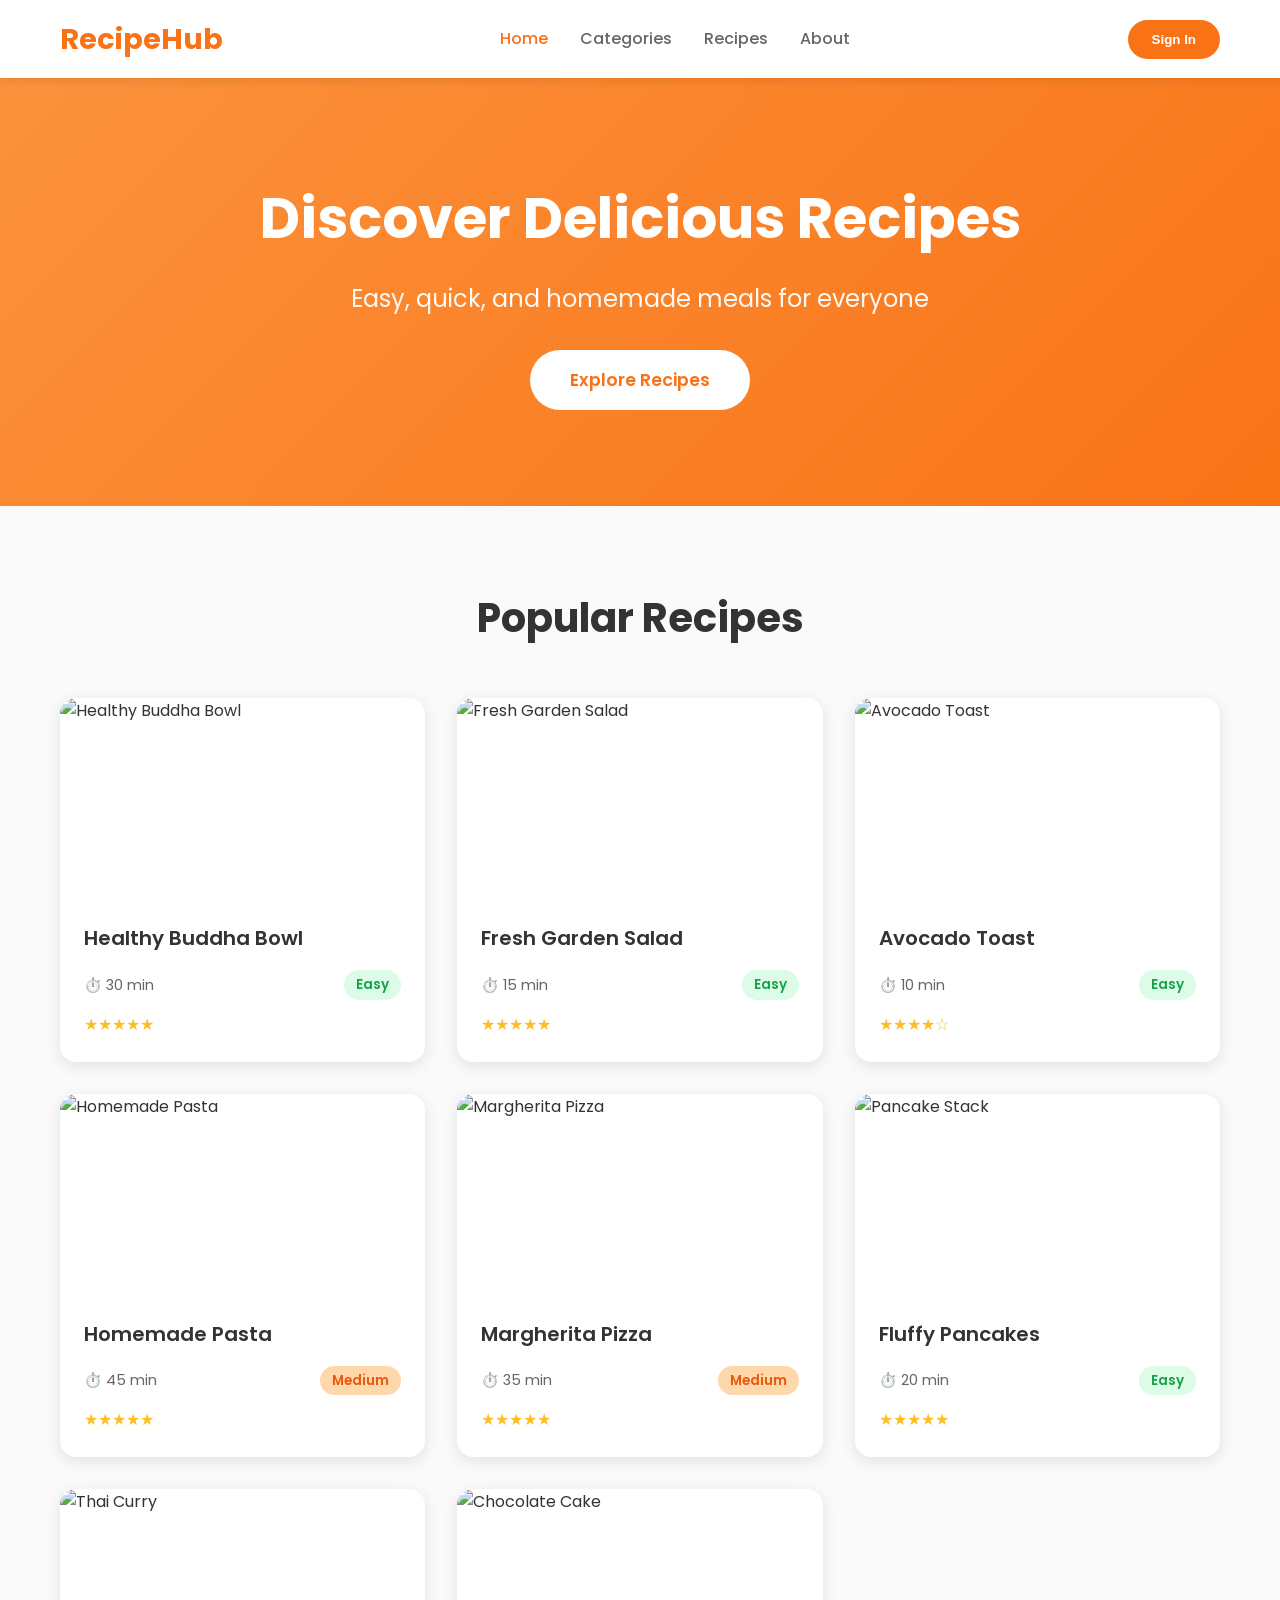
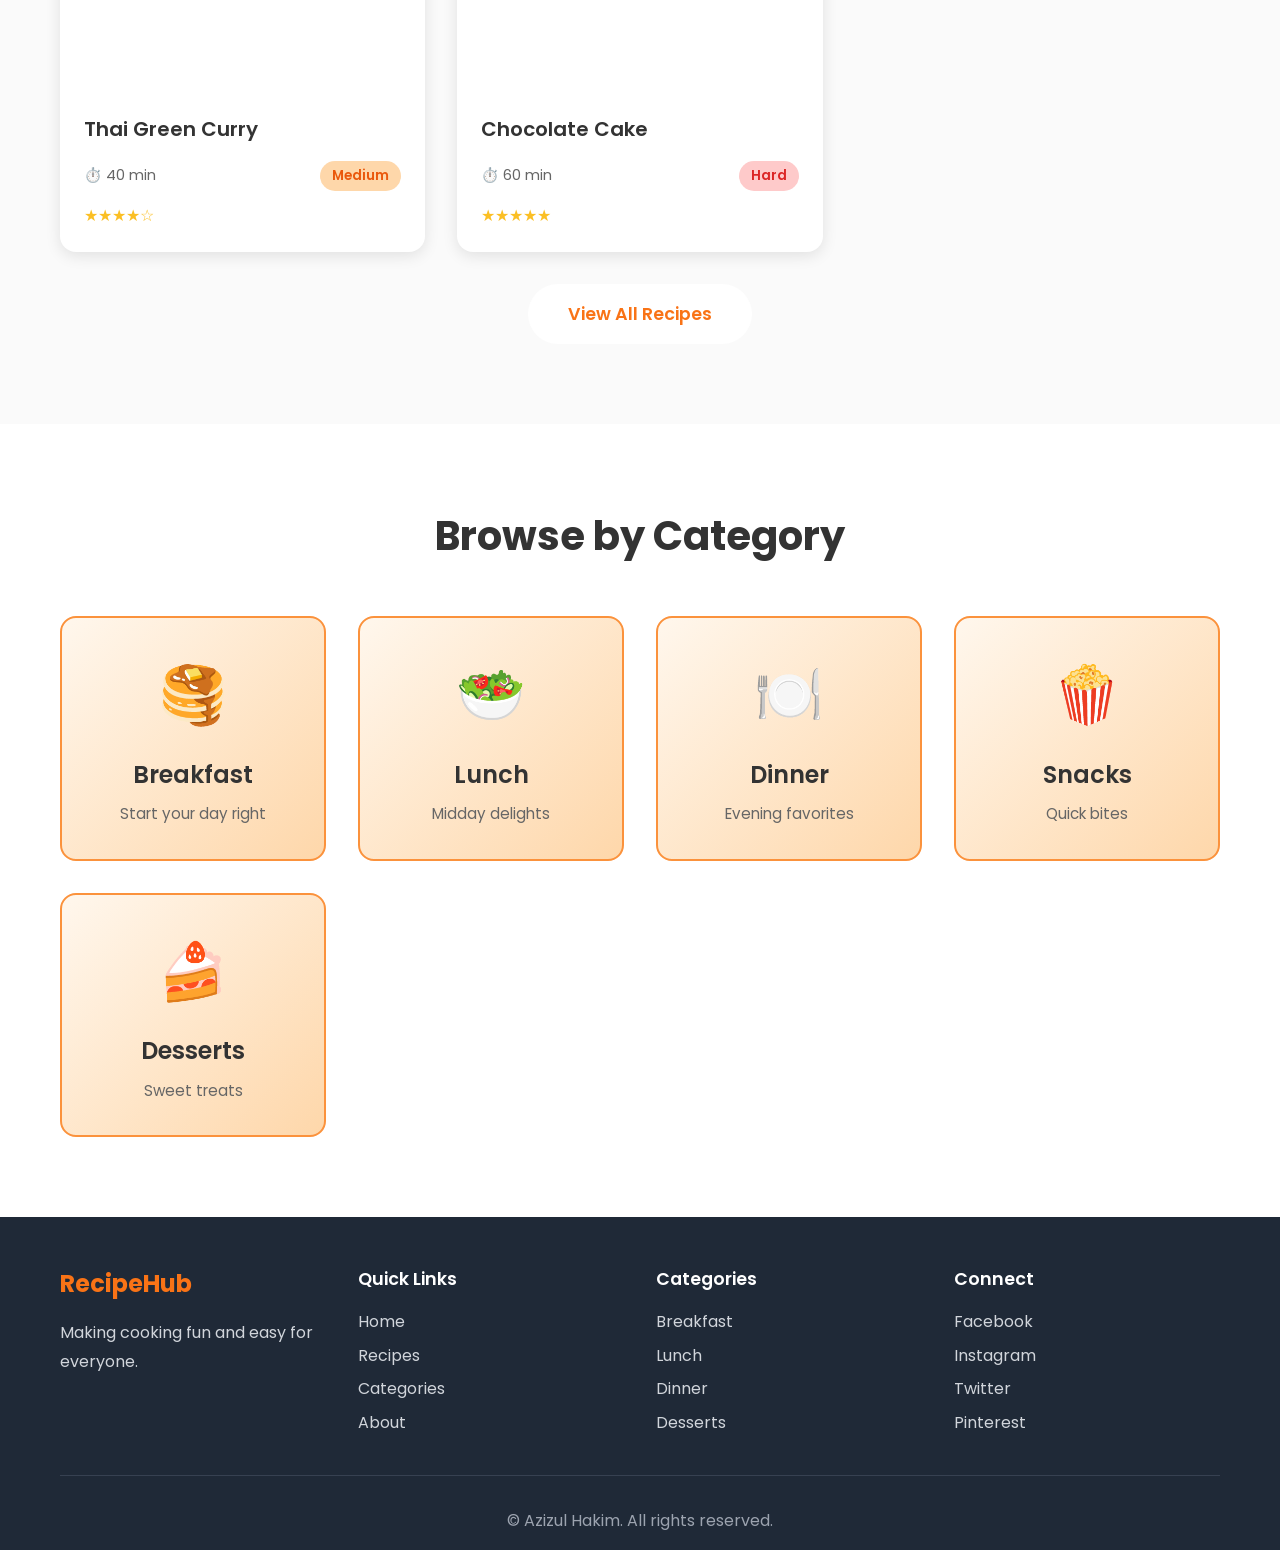
==== index.html @ 01716eaf "Add files via upload" ====
<!DOCTYPE html>
<html lang="en">
<head>
    <meta charset="UTF-8">
    <meta name="viewport" content="width=device-width, initial-scale=1.0">
    <title>RecipeHub - Home</title>
    <link rel="stylesheet" href="styles.css">
    <link href="https://fonts.googleapis.com/css2?family=Poppins:wght@400;500;600;700&display=swap" rel="stylesheet">
</head>
<body>
    
    <!-- Navigation bar -->
    <nav class="navbar">
        <div class="container">
            <div class="nav-content">
                <a href="index.html" class="logo" style="text-decoration: none;">RecipeHub</a>
                <ul class="nav-links">
                    <li><a href="index.html" class="active">Home</a></li>
                    <li><a href="categories.html">Categories</a></li>
                    <li><a href="recipes.html">Recipes</a></li>
                    <li><a href="about.html">About</a></li>
                </ul>
                <button class="btn-primary">Sign In</button>
            </div>
        </div>
    </nav>

    <!-- hero section with big title -->
    <section class="hero">
        <div class="container">
            <div class="hero-content">
                <h1>Discover Delicious Recipes</h1>
                <p>Easy, quick, and homemade meals for everyone</p>
                <a href="recipes.html" class="btn-hero">Explore Recipes</a>
            </div>
        </div>
    </section>

    <!-- Popular recipes section -->
    <section class="recipes-section">
        <div class="container">
            <h2 class="section-title">Popular Recipes</h2>
            <div class="recipe-grid">
                
                <a href="recipe-details.html" style="text-decoration: none; color: inherit;">
                    <div class="recipe-card">
                        <div class="recipe-image">
                            <img src="https://images.unsplash.com/photo-1547928578-bca3e9c5a0ab?w=400&h=300&fit=crop" alt="Healthy Buddha Bowl">
                        </div>
                        <div class="recipe-content">
                            <h3>Healthy Buddha Bowl</h3>
                            <div class="recipe-meta">
                                <span class="time">⏱️ 30 min</span>
                                <span class="difficulty easy">Easy</span>
                            </div>
                            <div class="rating"><span>★★★★★</span></div>
                        </div>
                    </div>
                </a>

                <a href="recipe-details.html" style="text-decoration: none; color: inherit;">
                    <div class="recipe-card">
                        <div class="recipe-image">
                            <img src="https://images.unsplash.com/photo-1546069901-ba9599a7e63c?w=400&h=300&fit=crop" alt="Fresh Garden Salad">
                        </div>
                        <div class="recipe-content">
                            <h3>Fresh Garden Salad</h3>
                            <div class="recipe-meta">
                                <span class="time">⏱️ 15 min</span>
                                <span class="difficulty easy">Easy</span>
                            </div>
                            <div class="rating"><span>★★★★★</span></div>
                        </div>
                    </div>
                </a>

                <a href="recipe-details.html" style="text-decoration: none; color: inherit;">
                    <div class="recipe-card">
                        <div class="recipe-image">
                            <img src="https://images.unsplash.com/photo-1525351484163-7529414344d8?w=400&h=300&fit=crop" alt="Avocado Toast">
                        </div>
                        <div class="recipe-content">
                            <h3>Avocado Toast</h3>
                            <div class="recipe-meta">
                                <span class="time">⏱️ 10 min</span>
                                <span class="difficulty easy">Easy</span>
                            </div>
                            <div class="rating"><span>★★★★☆</span></div>
                        </div>
                    </div>
                </a>

                <a href="recipe-details.html" style="text-decoration: none; color: inherit;">
                    <div class="recipe-card">
                        <div class="recipe-image">
                            <img src="https://images.unsplash.com/photo-1621996346565-e3dbc646d9a9?w=400&h=300&fit=crop" alt="Homemade Pasta">
                        </div>
                        <div class="recipe-content">
                            <h3>Homemade Pasta</h3>
                            <div class="recipe-meta">
                                <span class="time">⏱️ 45 min</span>
                                <span class="difficulty medium">Medium</span>
                            </div>
                            <div class="rating"><span>★★★★★</span></div>
                        </div>
                    </div>
                </a>

                <a href="recipe-details.html" style="text-decoration: none; color: inherit;">
                    <div class="recipe-card">
                        <div class="recipe-image">
                            <img src="https://images.unsplash.com/photo-1565299624946-b28f40a0ae38?w=400&h=300&fit=crop" alt="Margherita Pizza">
                        </div>
                        <div class="recipe-content">
                            <h3>Margherita Pizza</h3>
                            <div class="recipe-meta">
                                <span class="time">⏱️ 35 min</span>
                                <span class="difficulty medium">Medium</span>
                            </div>
                            <div class="rating"><span>★★★★★</span></div>
                        </div>
                    </div>
                </a>

                <a href="recipe-details.html" style="text-decoration: none; color: inherit;">
                    <div class="recipe-card">
                        <div class="recipe-image">
                            <img src="https://images.unsplash.com/photo-1567620905732-2d1ec7ab7445?w=400&h=300&fit=crop" alt="Pancake Stack">
                        </div>
                        <div class="recipe-content">
                            <h3>Fluffy Pancakes</h3>
                            <div class="recipe-meta">
                                <span class="time">⏱️ 20 min</span>
                                <span class="difficulty easy">Easy</span>
                            </div>
                            <div class="rating"><span>★★★★★</span></div>
                        </div>
                    </div>
                </a>

                <a href="recipe-details.html" style="text-decoration: none; color: inherit;">
                    <div class="recipe-card">
                        <div class="recipe-image">
                            <img src="https://images.unsplash.com/photo-1504674900247-0877df9cc836?w=400&h=300&fit=crop" alt="Thai Curry">
                        </div>
                        <div class="recipe-content">
                            <h3>Thai Green Curry</h3>
                            <div class="recipe-meta">
                                <span class="time">⏱️ 40 min</span>
                                <span class="difficulty medium">Medium</span>
                            </div>
                            <div class="rating"><span>★★★★☆</span></div>
                        </div>
                    </div>
                </a>

                <a href="recipe-details.html" style="text-decoration: none; color: inherit;">
                    <div class="recipe-card">
                        <div class="recipe-image">
                            <img src="https://images.unsplash.com/photo-1551024506-0bccd828d307?w=400&h=300&fit=crop" alt="Chocolate Cake">
                        </div>
                        <div class="recipe-content">
                            <h3>Chocolate Cake</h3>
                            <div class="recipe-meta">
                                <span class="time">⏱️ 60 min</span>
                                <span class="difficulty hard">Hard</span>
                            </div>
                            <div class="rating"><span>★★★★★</span></div>
                        </div>
                    </div>
                </a>

            </div>
            <div style="text-align: center; margin-top: 2rem;">
                <a href="recipes.html" class="btn-hero">View All Recipes</a>
            </div>
        </div>
    </section>

    <!-- categories section -->
    <section class="categories-section">
        <div class="container">
            <h2 class="section-title">Browse by Category</h2>
            <div class="categories-grid">
                <a href="categories.html" class="category-card">
                    <div class="category-icon">🥞</div>
                    <h3>Breakfast</h3>
                    <p>Start your day right</p>
                </a>
                <a href="categories.html" class="category-card">
                    <div class="category-icon">🥗</div>
                    <h3>Lunch</h3>
                    <p>Midday delights</p>
                </a>
                <a href="categories.html" class="category-card">
                    <div class="category-icon">🍽️</div>
                    <h3>Dinner</h3>
                    <p>Evening favorites</p>
                </a>
                <a href="categories.html" class="category-card">
                    <div class="category-icon">🍿</div>
                    <h3>Snacks</h3>
                    <p>Quick bites</p>
                </a>
                <a href="categories.html" class="category-card">
                    <div class="category-icon">🍰</div>
                    <h3>Desserts</h3>
                    <p>Sweet treats</p>
                </a>
            </div>
        </div>
    </section>

    <!-- Footer section -->
    <footer class="footer">
        <div class="container">
            <div class="footer-content">
                <div class="footer-section">
                    <h3>RecipeHub</h3>
                    <p>Making cooking fun and easy for everyone.</p>
                </div>
                <div class="footer-section">
                    <h4>Quick Links</h4>
                    <ul>
                        <li><a href="index.html">Home</a></li>
                        <li><a href="recipes.html">Recipes</a></li>
                        <li><a href="categories.html">Categories</a></li>
                        <li><a href="about.html">About</a></li>
                    </ul>
                </div>
                <div class="footer-section">
                    <h4>Categories</h4>
                    <ul>
                        <li><a href="categories.html">Breakfast</a></li>
                        <li><a href="categories.html">Lunch</a></li>
                        <li><a href="categories.html">Dinner</a></li>
                        <li><a href="categories.html">Desserts</a></li>
                    </ul>
                </div>
                <div class="footer-section">
                    <h4>Connect</h4>
                    <ul>
                        <li><a href="#">Facebook</a></li>
                        <li><a href="#">Instagram</a></li>
                        <li><a href="#">Twitter</a></li>
                        <li><a href="#">Pinterest</a></li>
                    </ul>
                </div>
            </div>
            <div class="footer-bottom">
                <p>&copy; Azizul Hakim. All rights reserved.</p>
            </div>
        </div>
    </footer>
    
</body>
</html>
---- styles.css ----
* {
    margin: 0;
    padding: 0;
    box-sizing: border-box;
}

body {
    font-family: 'Poppins', sans-serif;
    line-height: 1.6;
    color: #333;
    background-color: #fff;
}

.container {
    max-width: 1200px;
    margin: 0 auto;
    padding: 0 20px;
}

.navbar {
    background-color: #fff;
    box-shadow: 0 2px 10px rgba(0, 0, 0, 0.1);
    position: sticky;
    top: 0;
    z-index: 1000;
}

.nav-content {
    display: flex;
    justify-content: space-between;
    align-items: center;
    padding: 1rem 0;
}

.logo {
    font-size: 1.8rem;
    font-weight: 700;
    color: #f97316;
}

.nav-links {
    display: flex;
    list-style: none;
    gap: 2rem;
}

.nav-links a {
    text-decoration: none;
    color: #666;
    font-weight: 500;
    transition: color 0.3s;
}

.nav-links a:hover,
.nav-links a.active {
    color: #f97316;
}

.btn-primary {
    background-color: #f97316;
    color: white;
    border: none;
    padding: 0.75rem 1.5rem;
    border-radius: 50px;
    font-weight: 600;
    cursor: pointer;
    transition: background-color 0.3s;
}

.btn-primary:hover {
    background-color: #ea580c;
}

.hero {
    background: linear-gradient(135deg, #fb923c 0%, #f97316 100%);
    color: white;
    padding: 6rem 0;
    text-align: center;
}

.hero-content h1 {
    font-size: 3.5rem;
    font-weight: 700;
    margin-bottom: 1rem;
}

.hero-content p {
    font-size: 1.5rem;
    margin-bottom: 2rem;
    opacity: 0.95;
}

.btn-hero {
    background-color: white;
    color: #f97316;
    border: none;
    padding: 1rem 2.5rem;
    border-radius: 50px;
    font-size: 1.1rem;
    font-weight: 600;
    cursor: pointer;
    transition: transform 0.3s, box-shadow 0.3s;
    text-decoration: none;
    display: inline-block;
}

.btn-hero:hover {
    transform: translateY(-2px);
    box-shadow: 0 10px 25px rgba(0, 0, 0, 0.2);
}

.page-header {
    background: linear-gradient(135deg, #fb923c 0%, #f97316 100%);
    color: white;
    padding: 4rem 0;
    text-align: center;
}

.page-header h1 {
    font-size: 3rem;
    font-weight: 700;
    margin-bottom: 0.5rem;
}

.page-header p {
    font-size: 1.2rem;
    opacity: 0.95;
}

.recipes-section {
    padding: 5rem 0;
    background-color: #fafafa;
}

.section-title {
    font-size: 2.5rem;
    font-weight: 700;
    color: #333;
    margin-bottom: 3rem;
    text-align: center;
}

.recipe-grid {
    display: grid;
    grid-template-columns: repeat(auto-fill, minmax(280px, 1fr));
    gap: 2rem;
}

.recipe-card {
    background: white;
    border-radius: 16px;
    overflow: hidden;
    box-shadow: 0 4px 15px rgba(0, 0, 0, 0.1);
    transition: transform 0.3s, box-shadow 0.3s;
    cursor: pointer;
}

.recipe-card:hover {
    transform: translateY(-5px);
    box-shadow: 0 8px 25px rgba(0, 0, 0, 0.15);
}

.recipe-image {
    width: 100%;
    height: 200px;
    overflow: hidden;
}

.recipe-image img {
    width: 100%;
    height: 100%;
    object-fit: cover;
}

.recipe-content {
    padding: 1.5rem;
}

.recipe-content h3 {
    font-size: 1.25rem;
    font-weight: 600;
    color: #333;
    margin-bottom: 1rem;
}

.recipe-meta {
    display: flex;
    justify-content: space-between;
    align-items: center;
    margin-bottom: 0.75rem;
}

.time {
    color: #666;
    font-size: 0.9rem;
}

.difficulty {
    padding: 0.25rem 0.75rem;
    border-radius: 20px;
    font-size: 0.85rem;
    font-weight: 600;
}

.difficulty.easy {
    background-color: #dcfce7;
    color: #16a34a;
}

.difficulty.medium {
    background-color: #fed7aa;
    color: #ea580c;
}

.difficulty.hard {
    background-color: #fecaca;
    color: #dc2626;
}

.rating {
    color: #fbbf24;
    font-size: 1rem;
}

.categories-section {
    padding: 5rem 0;
    background-color: #fff;
}

.categories-grid {
    display: grid;
    grid-template-columns: repeat(auto-fit, minmax(220px, 1fr));
    gap: 2rem;
}

.category-card {
    background: linear-gradient(135deg, #fff7ed 0%, #fed7aa 100%);
    border: 2px solid #fb923c;
    border-radius: 16px;
    padding: 2rem;
    text-align: center;
    transition: transform 0.3s, box-shadow 0.3s;
    cursor: pointer;
    text-decoration: none;
    display: block;
}

.category-card:hover {
    transform: translateY(-5px);
    box-shadow: 0 8px 20px rgba(249, 115, 22, 0.3);
}

.category-icon {
    font-size: 3.5rem;
    margin-bottom: 1rem;
}

.category-card h3 {
    font-size: 1.5rem;
    font-weight: 600;
    color: #333;
    margin-bottom: 0.5rem;
}

.category-card p {
    color: #666;
    font-size: 0.95rem;
}

.about-section {
    padding: 5rem 0;
    background-color: #fafafa;
}

.about-content {
    max-width: 900px;
    margin: 0 auto;
    text-align: center;
}

.about-content h2 {
    font-size: 2.5rem;
    font-weight: 700;
    color: #333;
    margin-bottom: 1.5rem;
}

.about-content p {
    font-size: 1.1rem;
    color: #666;
    margin-bottom: 1.5rem;
    line-height: 1.8;
}

.features {
    display: grid;
    grid-template-columns: repeat(auto-fit, minmax(250px, 1fr));
    gap: 2rem;
    margin-top: 3rem;
}

.feature {
    display: flex;
    align-items: flex-start;
    text-align: left;
    background: white;
    padding: 1.5rem;
    border-radius: 12px;
    box-shadow: 0 4px 15px rgba(0, 0, 0, 0.08);
}

.feature-icon {
    width: 50px;
    height: 50px;
    background: linear-gradient(135deg, #fb923c 0%, #f97316 100%);
    color: white;
    border-radius: 50%;
    display: flex;
    align-items: center;
    justify-content: center;
    font-size: 1.5rem;
    font-weight: 700;
    margin-right: 1rem;
    flex-shrink: 0;
}

.feature h4 {
    font-size: 1.2rem;
    font-weight: 600;
    color: #333;
    margin-bottom: 0.5rem;
}

.feature p {
    font-size: 0.95rem;
    color: #666;
    margin: 0;
}

.footer {
    background-color: #1f2937;
    color: white;
    padding: 3rem 0 1rem;
}

.footer-content {
    display: grid;
    grid-template-columns: repeat(auto-fit, minmax(200px, 1fr));
    gap: 2rem;
    margin-bottom: 2rem;
}

.footer-section h3 {
    font-size: 1.5rem;
    font-weight: 700;
    margin-bottom: 1rem;
    color: #f97316;
}

.footer-section h4 {
    font-size: 1.1rem;
    font-weight: 600;
    margin-bottom: 1rem;
}

.footer-section p {
    color: #d1d5db;
    line-height: 1.8;
}

.footer-section ul {
    list-style: none;
}

.footer-section ul li {
    margin-bottom: 0.5rem;
}

.footer-section ul li a {
    color: #d1d5db;
    text-decoration: none;
    transition: color 0.3s;
}

.footer-section ul li a:hover {
    color: #f97316;
}

.footer-bottom {
    text-align: center;
    padding-top: 2rem;
    border-top: 1px solid #374151;
    color: #9ca3af;
}

@media (max-width: 768px) {
    .nav-links {
        display: none;
    }
    .hero-content h1 {
        font-size: 2.5rem;
    }
    .hero-content p {
        font-size: 1.2rem;
    }
    .page-header h1 {
        font-size: 2.5rem;
    }
    .recipe-grid {
        grid-template-columns: repeat(auto-fill, minmax(250px, 1fr));
        gap: 1.5rem;
    }
    .categories-grid {
        grid-template-columns: repeat(auto-fit, minmax(180px, 1fr));
    }
    .section-title {
        font-size: 2rem;
    }
}

@media (max-width: 480px) {
    .hero-content h1 {
        font-size: 2rem;
    }
    .hero-content p {
        font-size: 1rem;
    }
    .page-header h1 {
        font-size: 2rem;
    }
    .recipe-grid {
        grid-template-columns: 1fr;
    }
    .categories-grid {
        grid-template-columns: 1fr;
    }
}
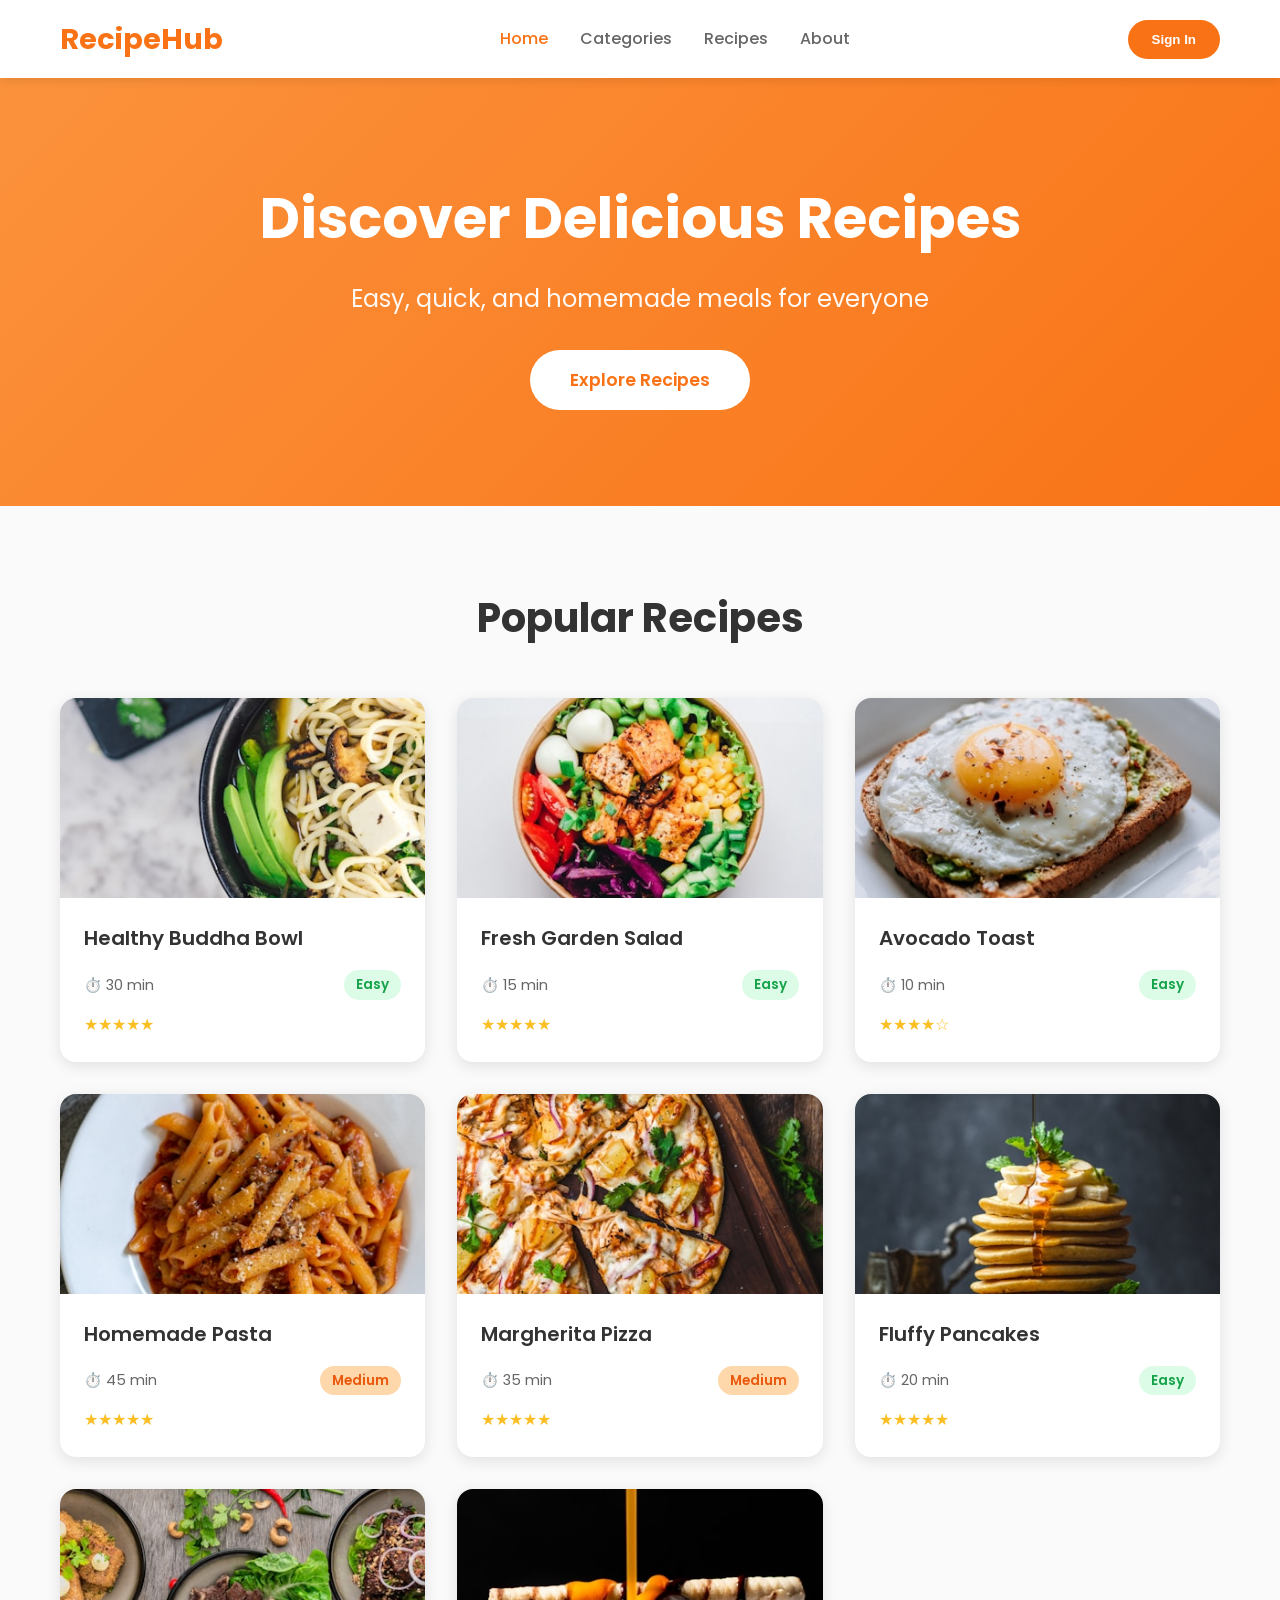
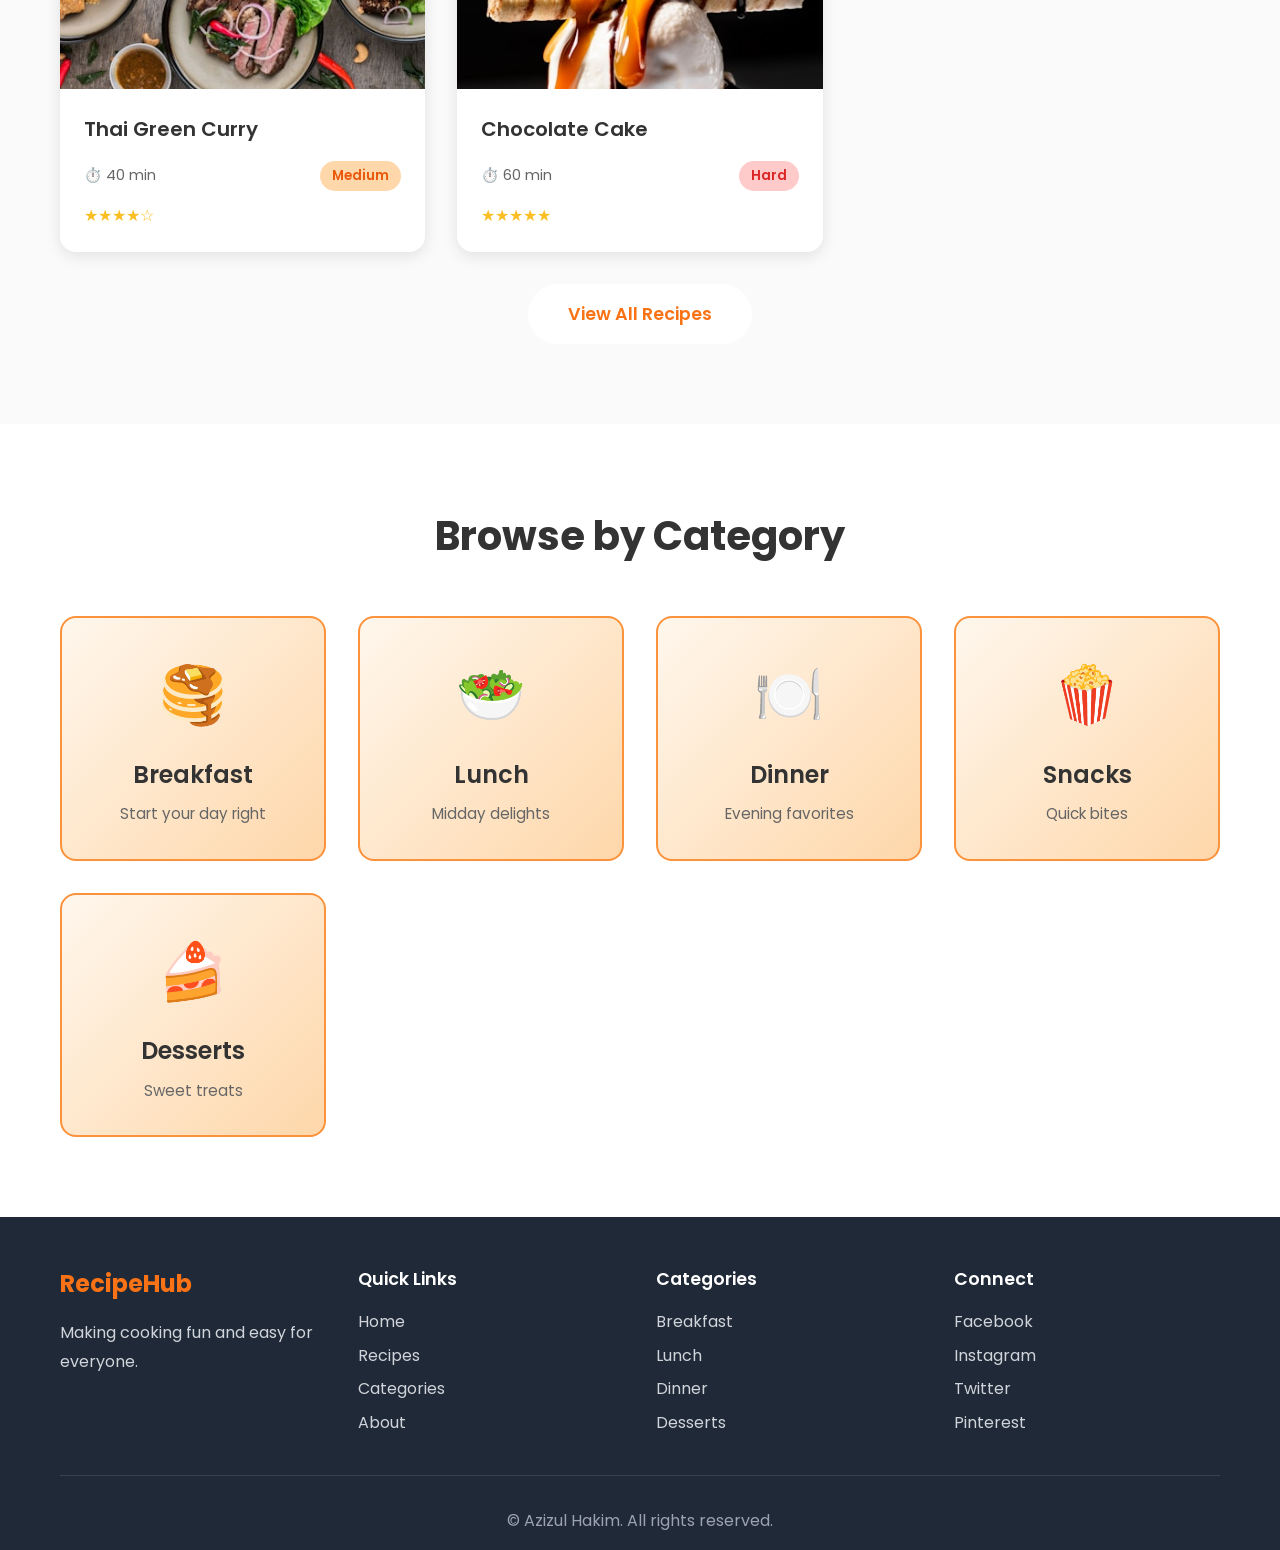
==== commit 87c47fbd: "Update index.html" ====
--- a/index.html
+++ b/index.html
@@ -45,7 +45,7 @@
                 <a href="recipe-details.html" style="text-decoration: none; color: inherit;">
                     <div class="recipe-card">
                         <div class="recipe-image">
-                            <img src="https://images.unsplash.com/photo-1547928578-bca3e9c5a0ab?w=400&h=300&fit=crop" alt="Healthy Buddha Bowl">
+                            <img src="Images/healthy salad.jpg" alt="Healthy Buddha Bowl">
                         </div>
                         <div class="recipe-content">
                             <h3>Healthy Buddha Bowl</h3>
@@ -61,7 +61,7 @@
                 <a href="recipe-details.html" style="text-decoration: none; color: inherit;">
                     <div class="recipe-card">
                         <div class="recipe-image">
-                            <img src="https://images.unsplash.com/photo-1546069901-ba9599a7e63c?w=400&h=300&fit=crop" alt="Fresh Garden Salad">
+                            <img src="Images/garden salad.jpg" alt="Fresh Garden Salad">
                         </div>
                         <div class="recipe-content">
                             <h3>Fresh Garden Salad</h3>
@@ -77,7 +77,7 @@
                 <a href="recipe-details.html" style="text-decoration: none; color: inherit;">
                     <div class="recipe-card">
                         <div class="recipe-image">
-                            <img src="https://images.unsplash.com/photo-1525351484163-7529414344d8?w=400&h=300&fit=crop" alt="Avocado Toast">
+                            <img src="Images/avocado toast.jpg" alt="Avocado Toast">
                         </div>
                         <div class="recipe-content">
                             <h3>Avocado Toast</h3>
@@ -93,7 +93,7 @@
                 <a href="recipe-details.html" style="text-decoration: none; color: inherit;">
                     <div class="recipe-card">
                         <div class="recipe-image">
-                            <img src="https://images.unsplash.com/photo-1621996346565-e3dbc646d9a9?w=400&h=300&fit=crop" alt="Homemade Pasta">
+                            <img src="Images/homemade pasta.jpg" alt="Homemade Pasta">
                         </div>
                         <div class="recipe-content">
                             <h3>Homemade Pasta</h3>
@@ -109,7 +109,7 @@
                 <a href="recipe-details.html" style="text-decoration: none; color: inherit;">
                     <div class="recipe-card">
                         <div class="recipe-image">
-                            <img src="https://images.unsplash.com/photo-1565299624946-b28f40a0ae38?w=400&h=300&fit=crop" alt="Margherita Pizza">
+                            <img src="Images/margherita pizza.jpg" alt="Margherita Pizza">
                         </div>
                         <div class="recipe-content">
                             <h3>Margherita Pizza</h3>
@@ -125,7 +125,7 @@
                 <a href="recipe-details.html" style="text-decoration: none; color: inherit;">
                     <div class="recipe-card">
                         <div class="recipe-image">
-                            <img src="https://images.unsplash.com/photo-1567620905732-2d1ec7ab7445?w=400&h=300&fit=crop" alt="Pancake Stack">
+                            <img src="Images/fluffy pancakes.jpg" alt="Pancake Stack">
                         </div>
                         <div class="recipe-content">
                             <h3>Fluffy Pancakes</h3>
@@ -141,7 +141,7 @@
                 <a href="recipe-details.html" style="text-decoration: none; color: inherit;">
                     <div class="recipe-card">
                         <div class="recipe-image">
-                            <img src="https://images.unsplash.com/photo-1504674900247-0877df9cc836?w=400&h=300&fit=crop" alt="Thai Curry">
+                            <img src="Images/thai green curry.jpg" alt="Thai Green Curry">
                         </div>
                         <div class="recipe-content">
                             <h3>Thai Green Curry</h3>
@@ -157,7 +157,7 @@
                 <a href="recipe-details.html" style="text-decoration: none; color: inherit;">
                     <div class="recipe-card">
                         <div class="recipe-image">
-                            <img src="https://images.unsplash.com/photo-1551024506-0bccd828d307?w=400&h=300&fit=crop" alt="Chocolate Cake">
+                            <img src="Images/chocolate cake.jpg" alt="Chocolate Cake">
                         </div>
                         <div class="recipe-content">
                             <h3>Chocolate Cake</h3>
@@ -254,4 +254,4 @@
     </footer>
     
 </body>
-</html>+</html>
